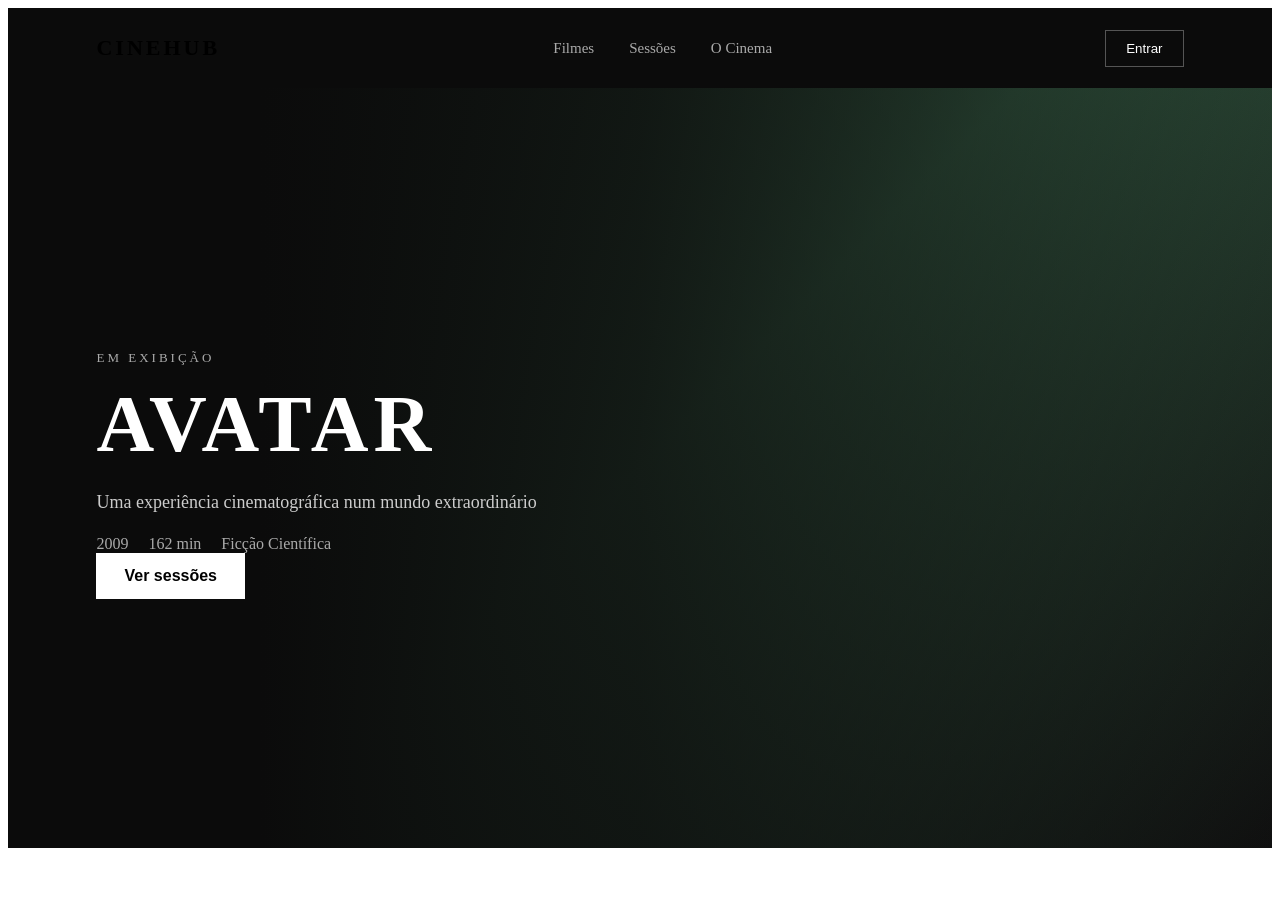
==== src/main/resources/static/index.html @ 98be007b "html+css" ====
<!DOCTYPE html>
<html lang="pt">
<head>
    <meta charset="UTF-8">
    <meta name="viewport" content="width=device-width, initial-scale=1.0">

    <title>CineHub</title>

    <link rel="stylesheet" href="style.css">
</head>

<body>

    <header class = "navbar">
        <!--Assim posso tratar o logo como uma unidade-->
            <div class = "logo">
                CINEHUB   
            </div>
         <!--Os links permitem saltar para a respetiva secção-->
        <nav>
           <a href="#filmes">Filmes</a> 
           <a href="#sessoes">Sessões</a>
           <a href="#cinema">O Cinema</a>
        </nav>
         <button class="login-button">
             Entrar
         </button>
        
        
    </header>
    <section class="hero">
        
        <div class="hero-content">
            <p class="small-title">EM EXIBIÇÃO</p> 
            <h1>AVATAR</h1>
            <p class="description">Uma experiência cinematográfica num mundo extraordinário</p>
        
        <div class="movie-info">
            <!--Usa-se span para a informação estar na mesma linha, em vez de cada um estar numa linha diferente-->
            <span>2009</span>
            <span>162 min</span>
            <span>Ficção Científica</span>
        </div>
            <button class="primary-button">Ver sessões</button>
        </div>
    </section>

</body>
</html>
---- src/main/resources/static/style.css ----
.navbar{
  height: 80px;  
  background-color: #0b0b0b;
  /* flex para colocar tudo em linha, dessa divisão, partindo da direita */
  display: flex;
  /* para não ficarem encostados à direita */
  align-items: center; 
  /* Distrbui o espaço disponível entre estes três elementos */
  justify-content: space-between;
  /*Para dar espaço entre as margens da esquerda e direita, assim não ficam coladas ao canto do site. 0 é o top e 7 é o left/right*/
  padding: 0 7%;
}

.logo{
    font-size: 22px;
    font-weight: bold;
    letter-spacing: 3px;
}
/*O nav controla a organização dos links*/
nav{
    display: flex;
    /*espaço entre os links*/
    gap: 35px;
}

nav a{
    color: #aaa;
    /*Para não ter aquala cor azul e sunlinhado dos links*/
    text-decoration: none;
    font-size: 15px;
}
/*Condição para o nav, quando o rato estiver por cima*/
nav a:hover{
    color: white;
}

.login-button{
    background: transparent;
    color: white;
    /*1px espessura de linha, solid tipo de linha, #555 cor*/ 
    border: 1px solid #555;
    /*Cima/Baixo e Esquerda/Direita*/
    padding: 10px 20px;
    /*Para indicar que dá para clicar*/
    cursor: pointer;
}
/*Condição para o Entrar, quando o rato estiver por cima*/
.login-button:hover{
    background: white;
    color: black;
    
}

.hero{
    min-height: 600px;
    display: flex;
    align-items: center;
    padding: 80px 7%;
    /*Tem dois gradientes que na declaração estão deparados por ","*/
    background: linear-gradient( 90deg,#0b0b0b 20%,rgba(11,11,11,0.8) 50%,rgba(11,11,11,0.2)), 
        linear-gradient(135deg,#18251c,#345c43,#111);
}

.hero-content{
    max-width: 550px;
}

.small-title{
    font-size: 13px;
    letter-spacing: 3px;
    color: #aaa;
}

.hero h1{
    font-size: 80px;
    letter-spacing: 5px;
    margin: 10px 0;
    color: white;
}

.description{
    color: #ccc;
    font-size: 18px;
    line-height: 1.6;
}

.movie-info{
    /*para ficarem lado a lado*/
    display: flex;
    gap: 20px;
    color: #aaa;
}

.primary-button{
    background: white;
    color: black;
    border: none;
    padding: 14px 28px;
    font-size: 16px;
    font-weight: bold;
    cursor: pointer;
}

.primary-button:hover{
    background: black;
    color: white;
}
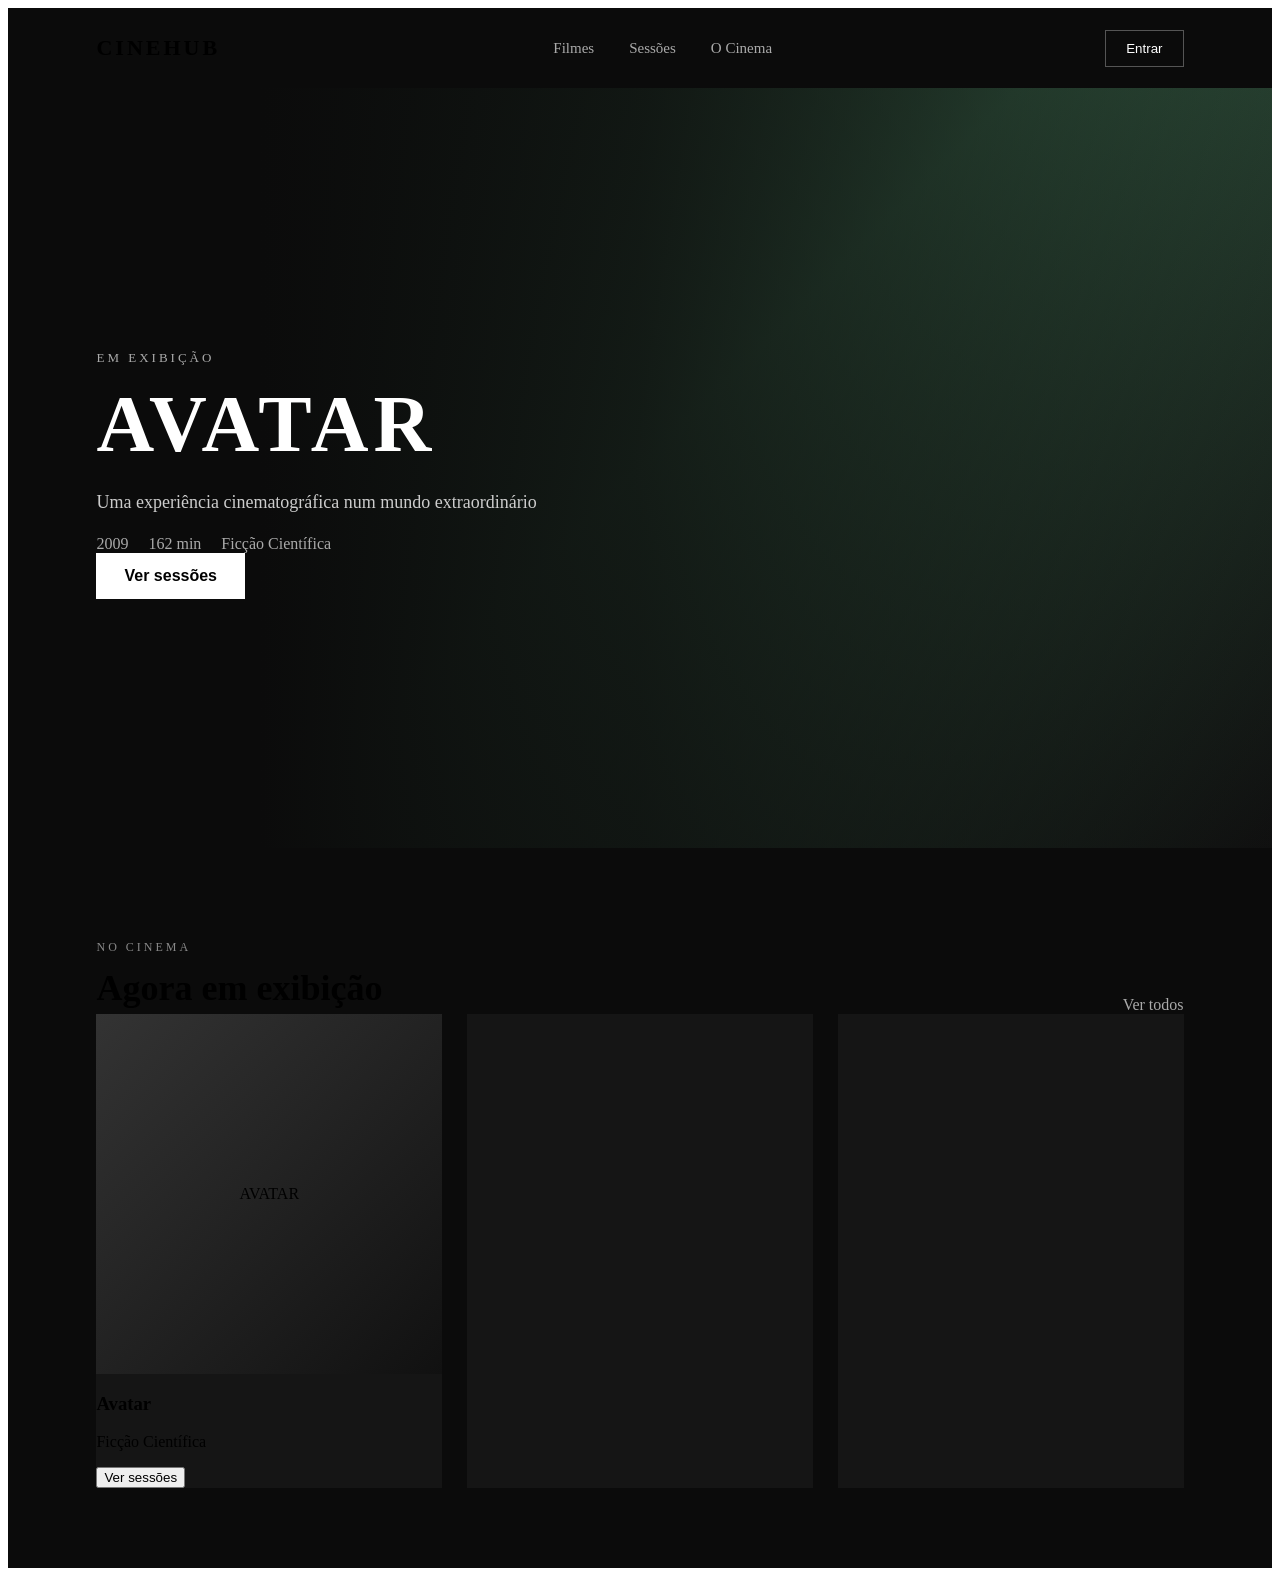
==== commit 48b7ed0a: "ConstruçãoSite" ====
--- a/src/main/resources/static/index.html
+++ b/src/main/resources/static/index.html
@@ -44,6 +44,37 @@
             <button class="primary-button">Ver sessões</button>
         </div>
     </section>
+    <section id="filmes" class="section">
+        
+        <div class="section-header">
+            
+            <div>
+                <p class="section-label">NO CINEMA</p>
+                <h2>Agora em exibição</h2>
+            </div>
+            
+            <a href="#verTodos">Ver todos</a>
+            
+        </div>
+        
+        <div class="movies">
+            
+            <div class="movie-card">
+                
+                <div class="poster">AVATAR</div>
+                
+                <div class="movie-card-info">
+                    <h3>Avatar</h3>
+                    <p>Ficção Científica</p>
+                    <button class="secondary-button">Ver sessões</button>
+                </div>
+                
+            </div>
+             <div class="movie-card"></div>
+              <div class="movie-card"></div>
+            
+        </div>
+    </section>
 
 </body>
 </html>
--- a/src/main/resources/static/style.css
+++ b/src/main/resources/static/style.css
@@ -104,4 +104,51 @@
 .primary-button:hover{
     background: black;
     color: white;
+}
+
+.section{
+    padding: 80px 7%;
+    background-color: #0b0b0b;
+}
+
+.section-header{
+    display: flex;
+    justify-content: space-between;
+    align-items: end;
+}
+
+.section-header h2{
+    font-size: 36px;
+    margin: 5px 0;
+}
+
+.section-label{
+    color: #888;
+    font-size: 12px;
+    letter-spacing: 3px;
+}
+
+.section-header a{
+    color: #aaa;
+    text-decoration: none;
+}
+
+.movies{
+    display: grid;
+    /*Cria três colunas iguais*/
+    grid-template-columns: repeat(3, 1fr);
+    /*Espaço entre os cartões*/
+    gap: 25px;
+}
+
+.movie-card{
+    background-color: #151515;
+}
+
+.poster{
+    height: 360px;
+    display: flex;
+    align-items: center;
+    justify-content: center;
+    background: linear-gradient(135deg,#333,#111);
 }
